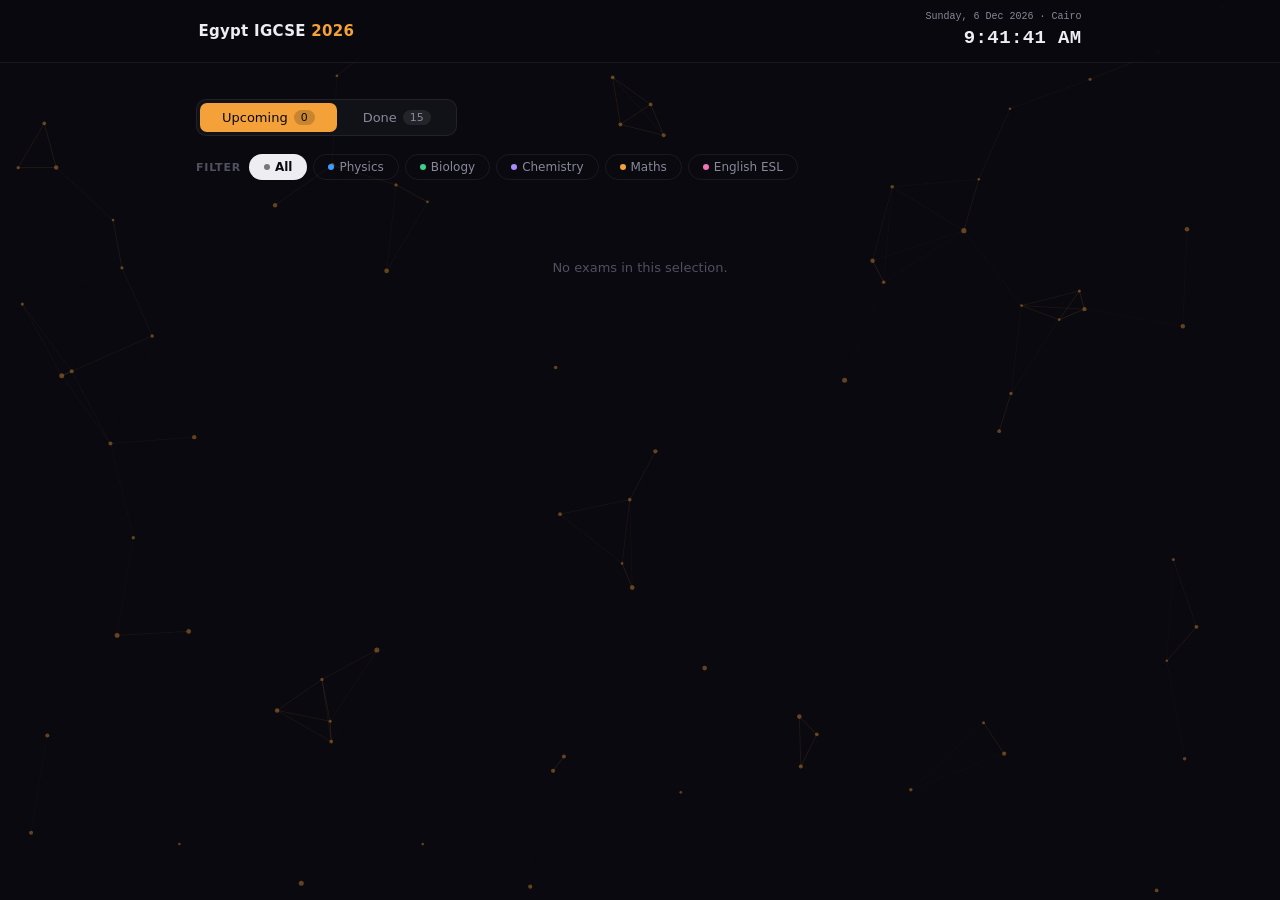
==== igcse-2026/index.html @ 1a508d15 "Add files via upload" ====
<!DOCTYPE html>
<html lang="en">
<head>
<meta charset="UTF-8">
<meta name="viewport" content="width=device-width, initial-scale=1.0">
<title>Egypt IGCSE 2026</title>
<link rel="stylesheet" href="style.css">
</head>
<body>

<canvas id="cvs"></canvas>

<header>
  <div class="hdr">
    <div class="logo">Egypt IGCSE <span>2026</span></div>
    <div class="clk">
      <span id="clk-d"></span>
      <span id="clk-t"></span>
    </div>
  </div>
</header>

<main>
  <div class="tabs" id="tabs">
    <button class="tab active" data-tab="upcoming">
      Upcoming <span class="cnt" id="uc">0</span>
    </button>
    <button class="tab" data-tab="done">
      Done <span class="cnt" id="dc">0</span>
    </button>
  </div>

  <div class="fbar" id="fbar">
    <span class="fcat">Filter</span>
    <button class="fb active" data-f="all">
      <span class="dot" style="background:#777"></span>All
    </button>
    <button class="fb" data-f="phy">
      <span class="dot" style="background:#3b9eff"></span>Physics
    </button>
    <button class="fb" data-f="bio">
      <span class="dot" style="background:#3ecf8e"></span>Biology
    </button>
    <button class="fb" data-f="che">
      <span class="dot" style="background:#a78bfa"></span>Chemistry
    </button>
    <button class="fb" data-f="mat">
      <span class="dot" style="background:#f4a13a"></span>Maths
    </button>
    <button class="fb" data-f="esl">
      <span class="dot" style="background:#f472b6"></span>English ESL
    </button>
  </div>

  <div id="list"></div>
</main>

<script src="app.js"></script>
</body>
</html>
---- igcse-2026/style.css ----
/* ── VARIABLES ── */
:root {
  --font-ui:   'Segoe UI', system-ui, -apple-system, BlinkMacSystemFont, sans-serif;
  --font-mono: 'Cascadia Code', 'Fira Code', 'SF Mono', 'Consolas', 'Courier New', monospace;

  --bg:   #09090f;
  --sur:  #111118;
  --sur2: #16161e;
  --brd:  rgba(255, 255, 255, 0.07);
  --brd2: rgba(255, 255, 255, 0.14);
  --txt:  #eeeef2;
  --mut:  #50505f;
  --mut2: #888899;
  --acc:  #f4a13a;

  --phy: #3b9eff;
  --bio: #3ecf8e;
  --che: #a78bfa;
  --mat: #f4a13a;
  --esl: #f472b6;
}

/* ── RESET ── */
*, *::before, *::after { margin: 0; padding: 0; box-sizing: border-box; }
html { scroll-behavior: smooth; }
body {
  background: var(--bg);
  color: var(--txt);
  font-family: var(--font-ui);
  min-height: 100vh;
  overflow-x: hidden;
  -webkit-font-smoothing: antialiased;
}

/* ── PARTICLE CANVAS ── */
#cvs {
  position: fixed;
  inset: 0;
  z-index: 0;
  pointer-events: none;
}

/* ── HEADER ── */
header {
  position: sticky;
  top: 0;
  z-index: 200;
  background: rgba(9, 9, 15, 0.9);
  backdrop-filter: blur(20px);
  -webkit-backdrop-filter: blur(20px);
  border-bottom: 1px solid var(--brd);
}

.hdr {
  max-width: 960px;
  margin: 0 auto;
  padding: 0 clamp(14px, 3vw, 40px);
  height: 62px;
  display: flex;
  align-items: center;
  justify-content: space-between;
  gap: 12px;
}

.logo {
  font-family: var(--font-ui);
  font-size: 15px;
  font-weight: 700;
  letter-spacing: 0.02em;
  white-space: nowrap;
}
.logo span { color: var(--acc); }

.clk {
  text-align: right;
  line-height: 1.5;
}
#clk-d {
  font-family: var(--font-mono);
  font-size: 10px;
  color: var(--mut2);
  display: block;
}
#clk-t {
  font-family: var(--font-mono);
  font-size: clamp(14px, 2.4vw, 19px);
  font-weight: 600;
  color: var(--txt);
  display: block;
  letter-spacing: 0.02em;
}

/* ── MAIN ── */
main {
  max-width: 960px;
  margin: 0 auto;
  padding: clamp(14px, 3vw, 36px);
  position: relative;
  z-index: 1;
}

/* ── TABS ── */
.tabs {
  display: flex;
  gap: 4px;
  background: var(--sur);
  border: 1px solid var(--brd);
  border-radius: 10px;
  padding: 3px;
  width: fit-content;
  margin-bottom: 18px;
}

.tab {
  padding: 7px 22px;
  border-radius: 7px;
  border: none;
  background: transparent;
  color: var(--mut2);
  font-family: var(--font-ui);
  font-size: 13px;
  font-weight: 500;
  cursor: pointer;
  transition: all 0.18s;
  display: flex;
  align-items: center;
  gap: 6px;
}
.tab .cnt {
  font-size: 11px;
  background: rgba(255, 255, 255, 0.08);
  border-radius: 99px;
  padding: 1px 7px;
}
.tab.active { background: var(--acc); color: #09090f; }
.tab.active .cnt { background: rgba(0, 0, 0, 0.18); color: #09090f; }
.tab:hover:not(.active) { background: var(--sur2); color: var(--txt); }

/* ── FILTERS ── */
.fbar {
  display: flex;
  flex-wrap: wrap;
  gap: 6px;
  margin-bottom: 24px;
  align-items: center;
}

.fcat {
  font-size: 11px;
  font-weight: 600;
  color: var(--mut);
  letter-spacing: 0.07em;
  text-transform: uppercase;
  margin-right: 2px;
}

.fb {
  padding: 5px 14px;
  border-radius: 99px;
  border: 1px solid var(--brd);
  background: transparent;
  color: var(--mut2);
  font-family: var(--font-ui);
  font-size: 12px;
  cursor: pointer;
  transition: all 0.18s;
  display: flex;
  align-items: center;
  gap: 5px;
  white-space: nowrap;
}
.fb .dot {
  width: 6px;
  height: 6px;
  border-radius: 50%;
  flex-shrink: 0;
}
.fb:hover { border-color: var(--brd2); color: var(--txt); }
.fb.active { border-color: transparent; color: #09090f; font-weight: 600; }
.fb[data-f="all"].active { background: var(--txt); }
.fb[data-f="phy"].active { background: var(--phy); }
.fb[data-f="bio"].active { background: var(--bio); }
.fb[data-f="che"].active { background: var(--che); }
.fb[data-f="mat"].active { background: var(--mat); }
.fb[data-f="esl"].active { background: var(--esl); }

/* ── CARD LIST ── */
#list { display: flex; flex-direction: column; gap: 7px; }

.card {
  background: var(--sur);
  border: 1px solid var(--brd);
  border-radius: 13px;
  padding: 15px 17px;
  display: flex;
  align-items: center;
  gap: 14px;
  position: relative;
  overflow: hidden;
  opacity: 0;
  transform: translateY(14px);
  animation: slideIn 0.38s ease-out forwards;
  transition: border-color 0.18s, transform 0.18s;
}
.card:hover { border-color: var(--brd2); transform: translateY(-1px); }

@keyframes slideIn {
  to { opacity: 1; transform: translateY(0); }
}

/* left colour strip */
.card::before {
  content: '';
  position: absolute;
  left: 0; top: 0; bottom: 0;
  width: 3px;
  border-radius: 3px 0 0 3px;
}
.c-phy::before { background: var(--phy); }
.c-bio::before { background: var(--bio); }
.c-che::before { background: var(--che); }
.c-mat::before { background: var(--mat); }
.c-esl::before { background: var(--esl); }

/* done state */
.done {
  background: rgba(14, 14, 20, 0.55);
  border-color: rgba(255, 255, 255, 0.03);
}
.done::before { opacity: 0.18; }
.done .dday,
.done .dmo,
.done .dwk,
.done .dsubj,
.done .dpap,
.done .dcode { color: #252530 !important; }
.done .badge,
.done .pip,
.done .cdwn  { opacity: 0.18; }
.done:hover  { transform: none; border-color: rgba(255,255,255,0.03); }

/* date block */
.db { min-width: 46px; text-align: center; flex-shrink: 0; }
.dday {
  font-family: var(--font-ui);
  font-size: 23px; font-weight: 700;
  line-height: 1; color: var(--txt);
}
.dmo  { font-size: 10px; color: var(--mut); margin-top: 1px; text-transform: uppercase; letter-spacing: 0.03em; }
.dwk  { font-size: 10px; color: var(--mut); }

/* divider */
.dvd { width: 1px; align-self: stretch; background: var(--brd); flex-shrink: 0; }

/* info */
.di { flex: 1; min-width: 0; }
.dsubj {
  font-family: var(--font-ui);
  font-size: 14px; font-weight: 700;
  color: var(--txt); margin-bottom: 2px;
}
.dpap { font-size: 11px; color: var(--mut2); white-space: nowrap; overflow: hidden; text-overflow: ellipsis; }
.dcode { font-family: var(--font-mono); font-size: 10px; color: var(--mut); margin-top: 3px; }

/* right meta */
.dr { display: flex; flex-direction: column; align-items: flex-end; gap: 5px; flex-shrink: 0; }

.badge {
  font-family: var(--font-mono);
  font-size: 12px; font-weight: 500;
  color: var(--txt);
  background: var(--sur2);
  border: 1px solid var(--brd);
  border-radius: 7px;
  padding: 3px 9px;
  white-space: nowrap;
}

.pip {
  font-size: 10px; padding: 2px 8px;
  border-radius: 99px; font-weight: 600;
  white-space: nowrap;
}
.p-phy { background: rgba( 59,158,255,.12); color: var(--phy); }
.p-bio { background: rgba( 62,207,142,.12); color: var(--bio); }
.p-che { background: rgba(167,139,250,.12); color: var(--che); }
.p-mat { background: rgba(244,161, 58,.12); color: var(--mat); }
.p-esl { background: rgba(244,114,182,.12); color: var(--esl); }

.cdwn { font-size: 10px; font-weight: 600; white-space: nowrap; }
.today  { color: #f87171; }
.soon   { color: var(--acc); }
.future { color: var(--mut2); }
.cdone  { color: #252530; }

/* speaking note */
.note {
  font-size: 11px; color: var(--mut2);
  background: var(--sur);
  border: 1px solid var(--brd);
  border-radius: 10px;
  padding: 0.7rem 1rem;
  margin-top: 6px;
  line-height: 1.8;
}
.note strong { color: var(--mut2); }

/* empty */
.empty { text-align: center; padding: 56px 0; color: var(--mut); font-size: 13px; }

/* ── MOBILE ── */
@media (max-width: 500px) {
  .dr { display: none; }
  .card { padding: 12px 13px; }
  .dday { font-size: 19px; }
  .tabs { width: 100%; }
  .tab  { flex: 1; justify-content: center; padding: 7px 8px; font-size: 12px; }
}
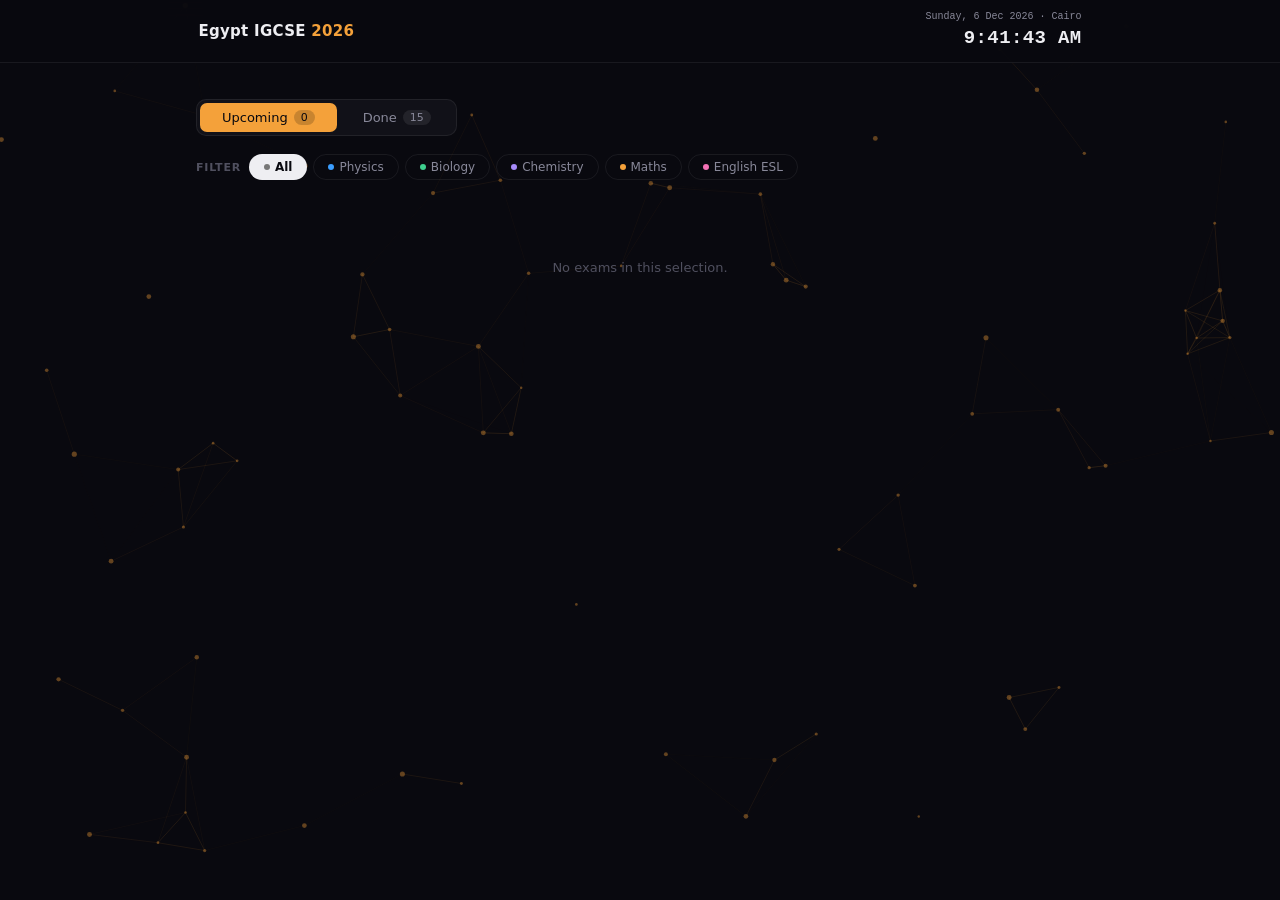
==== commit da09aacb: "Add files via upload" ====
--- a/igcse-2026/index.html
+++ b/igcse-2026/index.html
@@ -4,6 +4,10 @@
 <meta charset="UTF-8">
 <meta name="viewport" content="width=device-width, initial-scale=1.0">
 <title>Egypt IGCSE 2026</title>
+<link rel="icon" type="image/svg+xml" href="favicon.svg">
+<link rel="shortcut icon" href="favicon.svg">
+<meta name="theme-color" content="#09090f">
+<meta name="description" content="Egypt IGCSE May/June 2026 exam schedule — live Cairo countdown">
 <link rel="stylesheet" href="style.css">
 </head>
 <body>
--- a/igcse-2026/style.css
+++ b/igcse-2026/style.css
@@ -71,10 +71,7 @@
 }
 .logo span { color: var(--acc); }
 
-.clk {
-  text-align: right;
-  line-height: 1.5;
-}
+.clk { text-align: right; line-height: 1.5; }
 #clk-d {
   font-family: var(--font-mono);
   font-size: 10px;
@@ -110,7 +107,6 @@
   width: fit-content;
   margin-bottom: 18px;
 }
-
 .tab {
   padding: 7px 22px;
   border-radius: 7px;
@@ -132,9 +128,9 @@
   border-radius: 99px;
   padding: 1px 7px;
 }
-.tab.active { background: var(--acc); color: #09090f; }
-.tab.active .cnt { background: rgba(0, 0, 0, 0.18); color: #09090f; }
-.tab:hover:not(.active) { background: var(--sur2); color: var(--txt); }
+.tab.active            { background: var(--acc); color: #09090f; }
+.tab.active .cnt       { background: rgba(0, 0, 0, 0.18); color: #09090f; }
+.tab:hover:not(.active){ background: var(--sur2); color: var(--txt); }
 
 /* ── FILTERS ── */
 .fbar {
@@ -144,7 +140,6 @@
   margin-bottom: 24px;
   align-items: center;
 }
-
 .fcat {
   font-size: 11px;
   font-weight: 600;
@@ -153,7 +148,6 @@
   text-transform: uppercase;
   margin-right: 2px;
 }
-
 .fb {
   padding: 5px 14px;
   border-radius: 99px;
@@ -169,20 +163,15 @@
   gap: 5px;
   white-space: nowrap;
 }
-.fb .dot {
-  width: 6px;
-  height: 6px;
-  border-radius: 50%;
-  flex-shrink: 0;
-}
-.fb:hover { border-color: var(--brd2); color: var(--txt); }
-.fb.active { border-color: transparent; color: #09090f; font-weight: 600; }
-.fb[data-f="all"].active { background: var(--txt); }
-.fb[data-f="phy"].active { background: var(--phy); }
-.fb[data-f="bio"].active { background: var(--bio); }
-.fb[data-f="che"].active { background: var(--che); }
-.fb[data-f="mat"].active { background: var(--mat); }
-.fb[data-f="esl"].active { background: var(--esl); }
+.fb .dot { width: 6px; height: 6px; border-radius: 50%; flex-shrink: 0; }
+.fb:hover                  { border-color: var(--brd2); color: var(--txt); }
+.fb.active                 { border-color: transparent; color: #09090f; font-weight: 600; }
+.fb[data-f="all"].active   { background: var(--txt); }
+.fb[data-f="phy"].active   { background: var(--phy); }
+.fb[data-f="bio"].active   { background: var(--bio); }
+.fb[data-f="che"].active   { background: var(--che); }
+.fb[data-f="mat"].active   { background: var(--mat); }
+.fb[data-f="esl"].active   { background: var(--esl); }
 
 /* ── CARD LIST ── */
 #list { display: flex; flex-direction: column; gap: 7px; }
@@ -204,9 +193,7 @@
 }
 .card:hover { border-color: var(--brd2); transform: translateY(-1px); }
 
-@keyframes slideIn {
-  to { opacity: 1; transform: translateY(0); }
-}
+@keyframes slideIn { to { opacity: 1; transform: translateY(0); } }
 
 /* left colour strip */
 .card::before {
@@ -222,30 +209,17 @@
 .c-mat::before { background: var(--mat); }
 .c-esl::before { background: var(--esl); }
 
-/* done state */
-.done {
-  background: rgba(14, 14, 20, 0.55);
-  border-color: rgba(255, 255, 255, 0.03);
-}
+/* done */
+.done { background: rgba(14,14,20,.55); border-color: rgba(255,255,255,.03); }
 .done::before { opacity: 0.18; }
-.done .dday,
-.done .dmo,
-.done .dwk,
-.done .dsubj,
-.done .dpap,
-.done .dcode { color: #252530 !important; }
-.done .badge,
-.done .pip,
-.done .cdwn  { opacity: 0.18; }
-.done:hover  { transform: none; border-color: rgba(255,255,255,0.03); }
+.done .dday,.done .dmo,.done .dwk,
+.done .dsubj,.done .dpap,.done .dcode { color: #252530 !important; }
+.done .badge,.done .pip,.done .cdwn   { opacity: 0.18; }
+.done:hover { transform: none; border-color: rgba(255,255,255,.03); }
 
 /* date block */
 .db { min-width: 46px; text-align: center; flex-shrink: 0; }
-.dday {
-  font-family: var(--font-ui);
-  font-size: 23px; font-weight: 700;
-  line-height: 1; color: var(--txt);
-}
+.dday { font-family: var(--font-ui); font-size: 23px; font-weight: 700; line-height: 1; color: var(--txt); }
 .dmo  { font-size: 10px; color: var(--mut); margin-top: 1px; text-transform: uppercase; letter-spacing: 0.03em; }
 .dwk  { font-size: 10px; color: var(--mut); }
 
@@ -254,17 +228,18 @@
 
 /* info */
 .di { flex: 1; min-width: 0; }
-.dsubj {
-  font-family: var(--font-ui);
-  font-size: 14px; font-weight: 700;
-  color: var(--txt); margin-bottom: 2px;
-}
-.dpap { font-size: 11px; color: var(--mut2); white-space: nowrap; overflow: hidden; text-overflow: ellipsis; }
+.dsubj { font-family: var(--font-ui); font-size: 14px; font-weight: 700; color: var(--txt); margin-bottom: 2px; }
+.dpap  { font-size: 11px; color: var(--mut2); white-space: nowrap; overflow: hidden; text-overflow: ellipsis; }
 .dcode { font-family: var(--font-mono); font-size: 10px; color: var(--mut); margin-top: 3px; }
 
 /* right meta */
-.dr { display: flex; flex-direction: column; align-items: flex-end; gap: 5px; flex-shrink: 0; }
-
+.dr {
+  display: flex;
+  flex-direction: column;
+  align-items: flex-end;
+  gap: 5px;
+  flex-shrink: 0;
+}
 .badge {
   font-family: var(--font-mono);
   font-size: 12px; font-weight: 500;
@@ -275,25 +250,20 @@
   padding: 3px 9px;
   white-space: nowrap;
 }
-
-.pip {
-  font-size: 10px; padding: 2px 8px;
-  border-radius: 99px; font-weight: 600;
-  white-space: nowrap;
-}
-.p-phy { background: rgba( 59,158,255,.12); color: var(--phy); }
-.p-bio { background: rgba( 62,207,142,.12); color: var(--bio); }
-.p-che { background: rgba(167,139,250,.12); color: var(--che); }
-.p-mat { background: rgba(244,161, 58,.12); color: var(--mat); }
-.p-esl { background: rgba(244,114,182,.12); color: var(--esl); }
-
-.cdwn { font-size: 10px; font-weight: 600; white-space: nowrap; }
+.pip  { font-size: 10px; padding: 2px 8px; border-radius: 99px; font-weight: 600; white-space: nowrap; }
+.p-phy{ background: rgba( 59,158,255,.12); color: var(--phy); }
+.p-bio{ background: rgba( 62,207,142,.12); color: var(--bio); }
+.p-che{ background: rgba(167,139,250,.12); color: var(--che); }
+.p-mat{ background: rgba(244,161, 58,.12); color: var(--mat); }
+.p-esl{ background: rgba(244,114,182,.12); color: var(--esl); }
+
+.cdwn   { font-size: 10px; font-weight: 600; white-space: nowrap; }
 .today  { color: #f87171; }
 .soon   { color: var(--acc); }
 .future { color: var(--mut2); }
 .cdone  { color: #252530; }
 
-/* speaking note */
+/* note */
 .note {
   font-size: 11px; color: var(--mut2);
   background: var(--sur);
@@ -305,14 +275,66 @@
 }
 .note strong { color: var(--mut2); }
 
-/* empty */
 .empty { text-align: center; padding: 56px 0; color: var(--mut); font-size: 13px; }
 
-/* ── MOBILE ── */
-@media (max-width: 500px) {
-  .dr { display: none; }
-  .card { padding: 12px 13px; }
-  .dday { font-size: 19px; }
+
+/* ══════════════════════════════════════════════════════
+   MOBILE RESPONSIVE — portrait phones
+   Problem was: .dr { display: none } hid the time,
+   duration and countdown completely on narrow screens.
+
+   Fix: keep .dr visible, break the card into two rows:
+     Row 1:  [date] | [divider] | [subject + paper + code]
+     Row 2:            (indent)   [time badge · dur · countdown]
+══════════════════════════════════════════════════════ */
+@media (max-width: 540px) {
+
+  /* tabs span full width */
   .tabs { width: 100%; }
-  .tab  { flex: 1; justify-content: center; padding: 7px 8px; font-size: 12px; }
-}
+  .tab  { flex: 1; justify-content: center; padding: 7px 6px; font-size: 12px; }
+
+  /* allow card to wrap onto two rows */
+  .card {
+    flex-wrap: wrap;
+    padding: 12px 13px;
+    gap: 10px;
+    align-items: flex-start;
+  }
+
+  /* compact date block */
+  .db   { min-width: 38px; }
+  .dday { font-size: 18px; }
+
+  /* divider only spans the height it naturally gets — fine as-is */
+
+  /* subject info fills remaining space in row 1 */
+  .di { flex: 1 1 0; min-width: 0; }
+
+  /* .dr moves to its own second row, aligned right.
+     We use margin-left: auto so it hugs the right edge.
+     flex-basis: 100% makes it take the full row.
+     padding-left pushes it past the date block so it
+     lines up under the subject text.  */
+  .dr {
+    flex-direction: row;       /* horizontal strip: time · dur · countdown */
+    align-items: center;
+    justify-content: flex-end;
+    flex-wrap: nowrap;
+    gap: 7px;
+    flex-basis: 100%;          /* own row */
+    /* indent to align under subject text:
+       date block (38px) + gap (10px) + divider (1px) + gap (10px) = 59px */
+    padding-left: 59px;
+  }
+
+  /* slightly smaller text so all three fit on one line */
+  .badge { font-size: 10px; padding: 3px 7px; }
+  .pip   { font-size: 9px;  padding: 2px 6px; }
+  .cdwn  { font-size: 9px; }
+}
+
+/* extra-narrow phones (≤ 360px) */
+@media (max-width: 360px) {
+  .dr { padding-left: 0; justify-content: flex-start; }
+  .badge { font-size: 10px; padding: 2px 6px; }
+}
